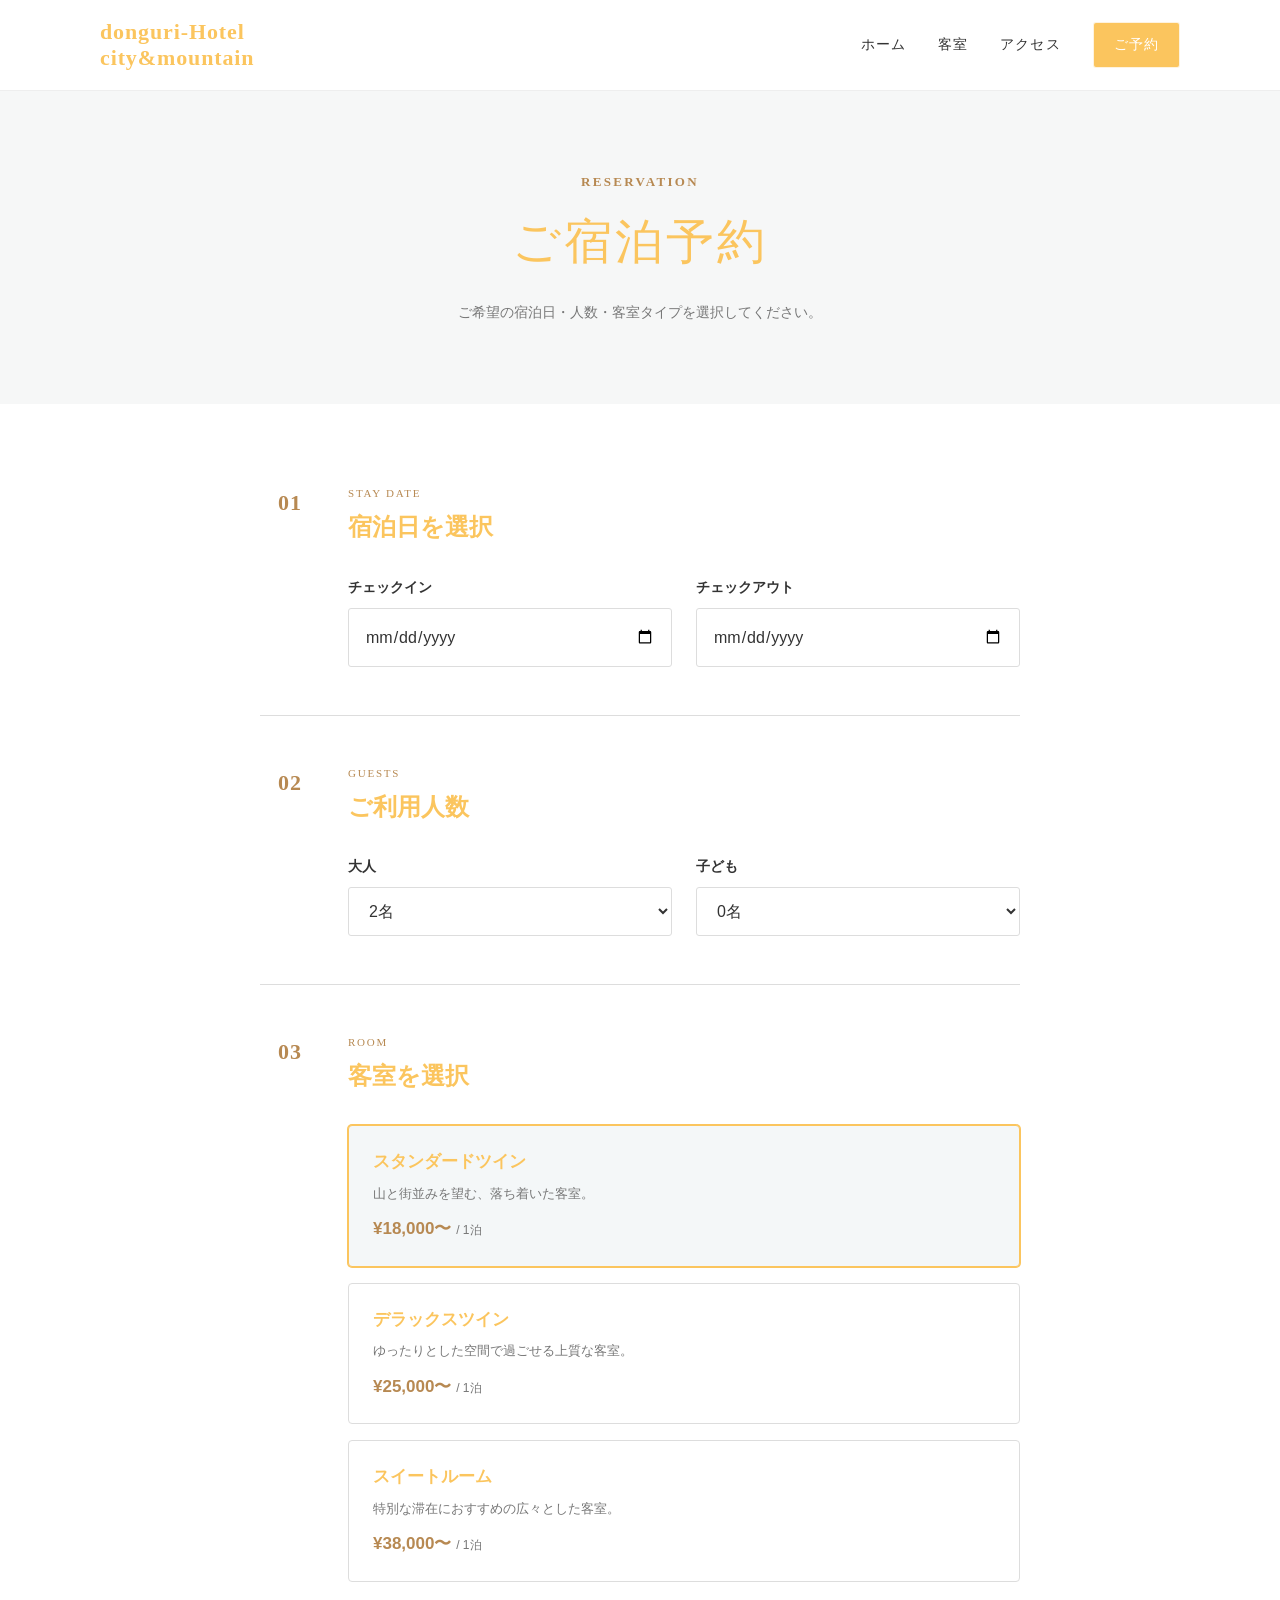
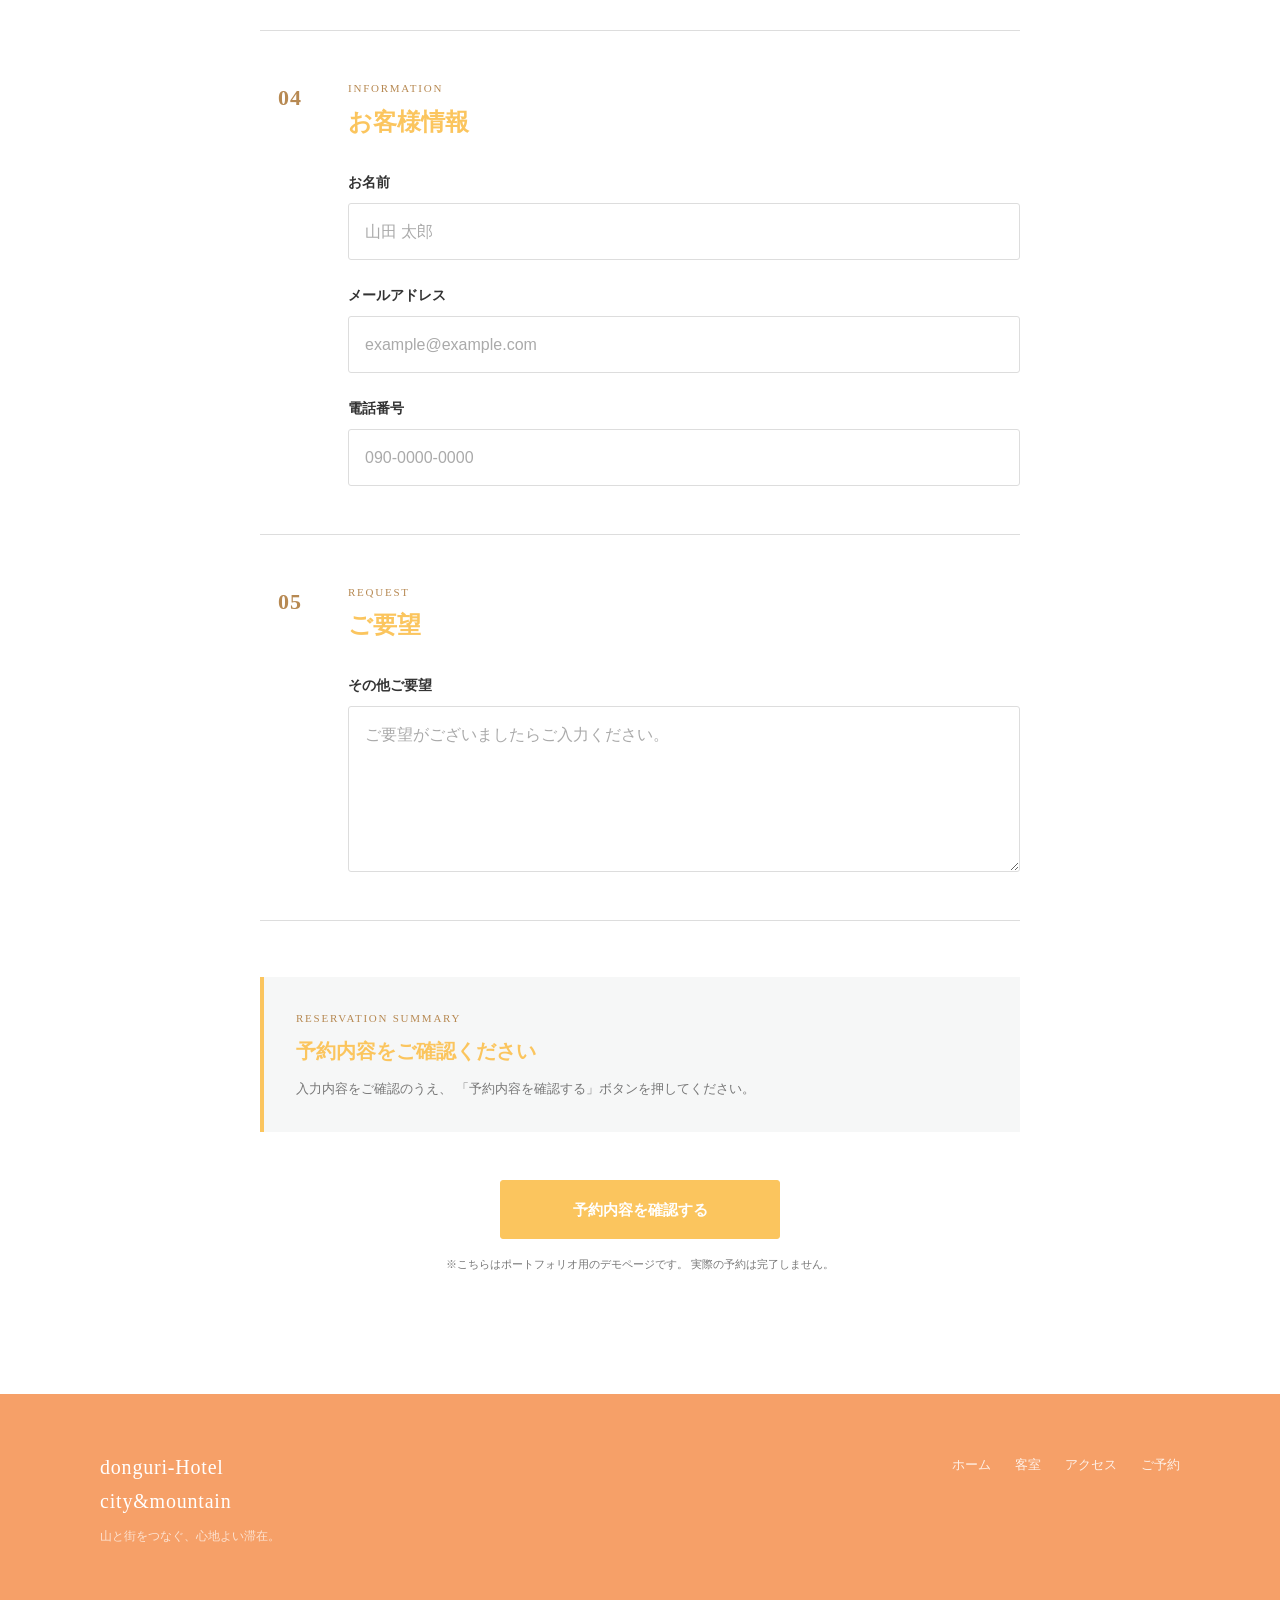
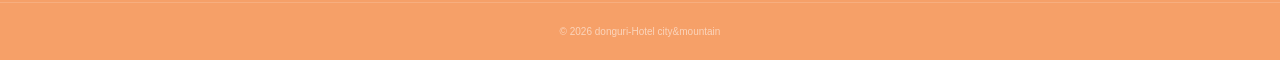
==== reservation.html @ 3d3ec501 "top画像、HERO一つ消す" ====
<!DOCTYPE html>
<html lang="ja">
<head>
  <meta charset="UTF-8">
  <meta name="viewport" content="width=device-width, initial-scale=1.0">

  <title>ご予約｜donguri-Hotel<br>
         city&mountain

  </title>

  <meta
    name="description"
    content="Mountain City Hotelの宿泊予約ページです。宿泊日、人数、客室タイプを選択して予約内容をご確認いただけます。"
  >

  <link rel="stylesheet" href="css/style.css">
  <link rel="stylesheet" href="css/reservation.css">
</head>

<body>


    <!-- headr -->
  <header class="header">
    <div class="header__inner">

      <a href="index.html" class="header__logo">
        donguri-Hotel<br>
        city&mountain
      </a>

      <nav class="header__nav" aria-label="メインナビゲーション">
        <ul class="header__list">
          <li class="header__item">
            <a href="index.html">ホーム</a>
          </li>

          <li class="header__item">
            <a href="rooms.html">客室</a>
          </li>

          <li class="header__item">
            <a href="index.html#access">アクセス</a>
          </li>

          <li class="header__item">
            <a href="reservation.html" class="header__reserve">
              ご予約
            </a>
          </li>
        </ul>
      </nav>

    </div>
  </header>


 <!-- main -->
  <main>

    <!-- Page Title -->
    <section class="reservation-hero">
      <div class="reservation-hero__inner">

        <p class="reservation-hero__label">
          RESERVATION
        </p>

        <h1 class="reservation-hero__title">
          ご宿泊予約
        </h1>

        <p class="reservation-hero__text">
          ご希望の宿泊日・人数・客室タイプを選択してください。
        </p>

      </div>
    </section>


           <!-- Reservation Form -->
    
    <section class="reservation">
      <div class="reservation__inner">

        <form class="reservation-form" action="#" method="post">

          <!-- Step -->
          <div class="reservation-step">

            <div class="reservation-step__number">
              01
            </div>

            <div class="reservation-step__content">

              <p class="reservation-step__label">
                STAY DATE
              </p>

              <h2 class="reservation-step__title">
                宿泊日を選択
              </h2>

              <div class="reservation-form__row">

                <div class="reservation-form__field">

                  <label
                    for="checkin"
                    class="reservation-form__label"
                  >
                    チェックイン
                  </label>

                  <input
                    type="date"
                    id="checkin"
                    name="checkin"
                    class="reservation-form__input"
                    required
                  >

                </div>


                <div class="reservation-form__field">

                  <label
                    for="checkout"
                    class="reservation-form__label"
                  >
                    チェックアウト
                  </label>

                  <input
                    type="date"
                    id="checkout"
                    name="checkout"
                    class="reservation-form__input"
                    required
                  >

                </div>

              </div>

            </div>

          </div>


          <!-- Guest -->
          <div class="reservation-step">

            <div class="reservation-step__number">
              02
            </div>

            <div class="reservation-step__content">

              <p class="reservation-step__label">
                GUESTS
              </p>

              <h2 class="reservation-step__title">
                ご利用人数
              </h2>

              <div class="reservation-form__row">

                <div class="reservation-form__field">

                  <label
                    for="adults"
                    class="reservation-form__label"
                  >
                    大人
                  </label>

                  <select
                    id="adults"
                    name="adults"
                    class="reservation-form__select"
                    required
                  >
                    <option value="1">1名</option>
                    <option value="2" selected>2名</option>
                    <option value="3">3名</option>
                    <option value="4">4名</option>
                    <option value="5">5名</option>
                    <option value="6">6名</option>
                  </select>

                </div>


                <div class="reservation-form__field">

                  <label
                    for="children"
                    class="reservation-form__label"
                  >
                    子ども
                  </label>

                  <select
                    id="children"
                    name="children"
                    class="reservation-form__select"
                  >
                    <option value="0" selected>0名</option>
                    <option value="1">1名</option>
                    <option value="2">2名</option>
                    <option value="3">3名</option>
                  </select>

                </div>

              </div>

            </div>

          </div>


          <!-- Room -->
          <div class="reservation-step">

            <div class="reservation-step__number">
              03
            </div>

            <div class="reservation-step__content">

              <p class="reservation-step__label">
                ROOM
              </p>

              <h2 class="reservation-step__title">
                客室を選択
              </h2>


              <div class="room-select">

                <!-- Room 01 -->
                <label class="room-select__item">

                  <input
                    type="radio"
                    name="room"
                    value="standard"
                    checked
                  >

                  <span class="room-select__body">

                    <span class="room-select__name">
                      スタンダードツイン
                    </span>

                    <span class="room-select__description">
                      山と街並みを望む、落ち着いた客室。
                    </span>

                    <span class="room-select__price">
                      ¥18,000〜
                      <small> / 1泊</small>
                    </span>

                  </span>

                </label>


                <!-- Room 02 -->
                <label class="room-select__item">

                  <input
                    type="radio"
                    name="room"
                    value="deluxe"
                  >

                  <span class="room-select__body">

                    <span class="room-select__name">
                      デラックスツイン
                    </span>

                    <span class="room-select__description">
                      ゆったりとした空間で過ごせる上質な客室。
                    </span>

                    <span class="room-select__price">
                      ¥25,000〜
                      <small> / 1泊</small>
                    </span>

                  </span>

                </label>


                <!-- Room 03 -->
                <label class="room-select__item">

                  <input
                    type="radio"
                    name="room"
                    value="suite"
                  >

                  <span class="room-select__body">

                    <span class="room-select__name">
                      スイートルーム
                    </span>

                    <span class="room-select__description">
                      特別な滞在におすすめの広々とした客室。
                    </span>

                    <span class="room-select__price">
                      ¥38,000〜
                      <small> / 1泊</small>
                    </span>

                  </span>

                </label>

              </div>

            </div>

          </div>


          <!-- Guest Information -->
          <div class="reservation-step">

            <div class="reservation-step__number">
              04
            </div>

            <div class="reservation-step__content">

              <p class="reservation-step__label">
                INFORMATION
              </p>

              <h2 class="reservation-step__title">
                お客様情報
              </h2>


              <div class="reservation-form__group">

                <div class="reservation-form__field">

                  <label
                    for="name"
                    class="reservation-form__label"
                  >
                    お名前
                  </label>

                  <input
                    type="text"
                    id="name"
                    name="name"
                    class="reservation-form__input"
                    placeholder="山田 太郎"
                    required
                  >

                </div>


                <div class="reservation-form__field">

                  <label
                    for="email"
                    class="reservation-form__label"
                  >
                    メールアドレス
                  </label>

                  <input
                    type="email"
                    id="email"
                    name="email"
                    class="reservation-form__input"
                    placeholder="example@example.com"
                    required
                  >

                </div>


                <div class="reservation-form__field">

                  <label
                    for="phone"
                    class="reservation-form__label"
                  >
                    電話番号
                  </label>

                  <input
                    type="tel"
                    id="phone"
                    name="phone"
                    class="reservation-form__input"
                    placeholder="090-0000-0000"
                    required
                  >

                </div>

              </div>

            </div>

          </div>


          <!-- Notes -->
          <div class="reservation-step">

            <div class="reservation-step__number">
              05
            </div>

            <div class="reservation-step__content">

              <p class="reservation-step__label">
                REQUEST
              </p>

              <h2 class="reservation-step__title">
                ご要望
              </h2>

              <div class="reservation-form__field">

                <label
                  for="request"
                  class="reservation-form__label"
                >
                  その他ご要望
                </label>

                <textarea
                  id="request"
                  name="request"
                  class="reservation-form__textarea"
                  rows="5"
                  placeholder="ご要望がございましたらご入力ください。"
                ></textarea>

              </div>

            </div>

          </div>


          <!-- Summary -->
          <div class="reservation-summary">

            <p class="reservation-summary__label">
              RESERVATION SUMMARY
            </p>

            <h2 class="reservation-summary__title">
              予約内容をご確認ください
            </h2>

            <p class="reservation-summary__text">
              入力内容をご確認のうえ、
              「予約内容を確認する」ボタンを押してください。
            </p>

          </div>


          <!-- Submit -->
          <div class="reservation-form__submit">

            <button
              type="submit"
              class="reservation-form__button"
            >
              予約内容を確認する
            </button>

            <p class="reservation-form__note">
              ※こちらはポートフォリオ用のデモページです。
              実際の予約は完了しません。
            </p>

          </div>

        </form>

      </div>
    </section>

  </main>


<!-- フッター -->
  <footer class="footer">

    <div class="footer__inner">

      <div class="footer__brand">
        <p class="footer__logo">
          donguri-Hotel<br>
        city&mountain
        </p>

        <p class="footer__text">
          山と街をつなぐ、心地よい滞在。
        </p>
      </div>


      <nav class="footer__nav">
        <ul class="footer__list">

          <li>
            <a href="index.html">
              ホーム
            </a>
          </li>

          <li>
            <a href="rooms.html">
              客室
            </a>
          </li>

          <li>
            <a href="index.html#access">
              アクセス
            </a>
          </li>

          <li>
            <a href="reservation.html">
              ご予約
            </a>
          </li>

        </ul>
      </nav>

    </div>


    <div class="footer__copyright">
      <p>
        &copy; 2026 donguri-Hotel city&mountain
      </p>
    </div>

  </footer>
  <script src="js/reservation.js"></script>


</body>
</html>
---- css/style.css ----
body {
    background-color: #FFECAE;

}



@media (max-width: 768px) {
  .header__menu {
    display: block;
  }
}

.header {
    background-color: #F6A068;
}




/* <Baseとなる> */
:root {
  --color-text: #333;
  --color-sub: #777;
  --color-white: #fff;
  --color-main: #607d75;
  --color-dark: #26332f;
  --color-light: #f4f5f2;
  --color-border: #ddd;
  --content-width: 1200px;
}

* {
  box-sizing: border-box;
}

html {
  scroll-behavior: smooth;
}

body {
  margin: 0;
  color: var(--color-text);
  background-color: var(--color-white);
  font-family:
    "Noto Sans JP",
    "Helvetica Neue",
    Arial,
    sans-serif;
  line-height: 1.8;
}

img {
  display: block;
  width: 100%;
  height: auto;
}

a {
  color: inherit;
  text-decoration: none;
}

button {
  font: inherit;
}

ul {
  margin: 0;
  padding: 0;
  list-style: none;
}


/* ヘッダー */

.header {
  position: absolute;
  z-index: 100;
  top: 0;
  left: 0;
  width: 100%;
  color: var(--color-white);
}

.header__inner {
  display: flex;
  align-items: center;
  justify-content: space-between;
  width: min(92%, var(--content-width));
  height: 90px;
  margin: 0 auto;
}

.header__logo {
  font-size: 16px;
  font-weight: 700;
  line-height: 1.2;
  letter-spacing: 0.12em;
}

.header__list {
  display: flex;
  align-items: center;
  gap: 32px;
}

.header__list a {
  font-size: 13px;
  font-weight: 500;
  letter-spacing: 0.08em;
  transition: opacity 0.3s ease;
}

.header__list a:hover {
  opacity: 0.65;
}

.header__reserve {
  display: inline-block;
  padding: 10px 22px;
  border: 1px solid rgba(255, 255, 255, 0.8);
}

.header__menu {
  display: none;
  width: 42px;
  height: 42px;
  padding: 8px;
  border: 0;
  background: transparent;
  cursor: pointer;
}

.header__menu span {
  display: block;
  width: 100%;
  height: 1px;
  margin: 6px 0;
  background-color: var(--color-white);
}


/* ヒーロー　HERO */

.hero {
  position: relative;
  min-height: 720px;
  overflow: hidden;
  color: var(--color-white);
  background-color: #555;
}

.hero__image {
  position: absolute;
  inset: 0;
}

.hero__image::after {
  position: absolute;
  inset: 0;
  content: "";
  background:
    linear-gradient(
      90deg,
      rgba(0, 0, 0, 0.45),
      rgba(0, 0, 0, 0.05)
    );
}

.hero__image img {
  width: 100%;
  height: 100%;
  object-fit: cover;
}

.hero__content {
  position: relative;
  z-index: 1;
  display: flex;
  flex-direction: column;
  justify-content: center;
  width: min(92%, var(--content-width));
  min-height: 720px;
  margin: 0 auto;
  padding-top: 80px;
}

.hero__catch {
  margin: 0;
  font-size: clamp(38px, 5vw, 68px);
  font-weight: 500;
  line-height: 1.35;
  letter-spacing: 0.08em;
}

.hero__text {
  margin: 24px 0 36px;
  font-size: 15px;
  letter-spacing: 0.12em;
}

.hero__buttons {
  display: flex;
  gap: 12px;
}



/* Common Section */


.section {
  width: min(92%, var(--content-width));
  margin: 0 auto;
  padding: 120px 0;
}

.section__heading {
  margin-bottom: 50px;
}

.section__en {
  margin: 0 0 4px;
  color: var(--color-main);
  font-size: 13px;
  font-weight: 700;
  letter-spacing: 0.2em;
}

.section__title {
  margin: 0;
  font-size: clamp(28px, 3vw, 42px);
  font-weight: 500;
  line-height: 1.4;
  letter-spacing: 0.06em;
}

.section__description {
  margin-top: 20px;
  color: var(--color-sub);
  font-size: 14px;
}



   /* Button */


.button {
  display: inline-flex;
  align-items: center;
  justify-content: center;
  min-width: 190px;
  min-height: 52px;
  padding: 12px 24px;
  border: 1px solid transparent;
  font-size: 13px;
  font-weight: 600;
  letter-spacing: 0.1em

}
---- css/reservation.css ----
@charset "UTF-8";


   /* Reset */


*,
*::before,
*::after {
  box-sizing: border-box;
}

html {
  scroll-behavior: smooth;
}

body {
  margin: 0;
  color: #333;
  background-color: #fff;
  font-family:
    -apple-system,
    BlinkMacSystemFont,
    "Helvetica Neue",
    "Hiragino Kaku Gothic ProN",
    "Hiragino Sans",
    "Yu Gothic",
    YuGothic,
    Meiryo,
    sans-serif;
  line-height: 1.7;
}

img {
  max-width: 100%;
  height: auto;
  vertical-align: bottom;
}

a {
  color: inherit;
  text-decoration: none;
}

button,
input,
select,
textarea {
  font: inherit;
}

button {
  cursor: pointer;
}


  /* Common */


:root {
  /* --color-main: #23495f; */
  --color-main: #FBC55E;
  /* --color-main-dark: #183746; */
  --color-main-dark: #F6A068;
  --color-accent: #b78952;
  --color-text: #333;
  --color-text-light: #777;
  --color-border: #ddd;
  --color-bg: #f6f7f7;
  --color-white: #fff;

  --content-width: 1080px;
  --content-width-small: 760px;
}

.header__inner,
.footer__inner,
.reservation-hero__inner,
.reservation__inner {
  width: min(92%, var(--content-width));
  margin: 0 auto;
}



 /* Header */


.header {
  position: relative;
  z-index: 10;
  background-color: var(--color-white);
  border-bottom: 1px solid #eee;
}

.header__inner {
  display: flex;
  align-items: center;
  justify-content: space-between;
  min-height: 80px;
}

.header__logo {
  color: var(--color-main);
  font-family: Georgia, "Times New Roman", serif;
  font-size: 22px;
  font-weight: 600;
  letter-spacing: 0.04em;
}

.header__list {
  display: flex;
  align-items: center;
  gap: 32px;
  margin: 0;
  padding: 0;
  list-style: none;
}

.header__item a {
  display: block;
  color: var(--color-text);
  font-size: 14px;
  transition: opacity 0.3s ease;
}

.header__item a:hover {
  opacity: 0.6;
}

.header__reserve {
  padding: 10px 20px;
  color: var(--color-white) !important;
  background-color: var(--color-main);
  border-radius: 3px;
}

.header__reserve:hover {
  background-color: var(--color-main-dark);
  opacity: 1 !important;
}


   /* Reservation Hero */


.reservation-hero {
  padding: 80px 0;
  background-color: var(--color-bg);
  text-align: center;
}

.reservation-hero__label {
  margin: 0 0 8px;
  color: var(--color-accent);
  font-family: Georgia, "Times New Roman", serif;
  font-size: 13px;
  font-weight: 600;
  letter-spacing: 0.18em;
}

.reservation-hero__title {
  margin: 0;
  color: var(--color-main);
  font-family: Georgia, "Times New Roman", serif;
  font-size: clamp(32px, 5vw, 48px);
  font-weight: 500;
  letter-spacing: 0.06em;
}

.reservation-hero__text {
  margin: 18px 0 0;
  color: var(--color-text-light);
  font-size: 14px;
}


/*  */
   /* Reservation */


.reservation {
  padding: 80px 0 120px;
}

.reservation__inner {
  max-width: var(--content-width-small);
}


  /* Reservation Form */
.reservation-form {
  width: 100%;
}

.reservation-form__row {
  display: grid;
  grid-template-columns: repeat(2, 1fr);
  gap: 24px;
}

.reservation-form__group {
  display: grid;
  gap: 24px;
}

.reservation-form__field {
  display: flex;
  flex-direction: column;
  gap: 8px;
}

.reservation-form__label {
  color: var(--color-text);
  font-size: 14px;
  font-weight: 600;
}

.reservation-form__input,
.reservation-form__select,
.reservation-form__textarea {
  width: 100%;
  padding: 14px 16px;
  color: var(--color-text);
  background-color: var(--color-white);
  border: 1px solid var(--color-border);
  border-radius: 3px;
  outline: none;
  transition:
    border-color 0.3s ease,
    box-shadow 0.3s ease;
}

.reservation-form__input:focus,
.reservation-form__select:focus,
.reservation-form__textarea:focus {
  border-color: var(--color-main);
  box-shadow: 0 0 0 3px rgba(35, 73, 95, 0.08);
}

.reservation-form__textarea {
  resize: vertical;
  min-height: 140px;
}

.reservation-form__input::placeholder,
.reservation-form__textarea::placeholder {
  color: #aaa;
}


  /* Reservation Step */


.reservation-step {
  display: grid;
  grid-template-columns: 60px 1fr;
  gap: 28px;
  padding: 48px 0;
  border-bottom: 1px solid var(--color-border);
}

.reservation-step:first-child {
  padding-top: 0;
}

.reservation-step__number {
  display: flex;
  align-items: flex-start;
  justify-content: center;
  color: var(--color-accent);
  font-family: Georgia, "Times New Roman", serif;
  font-size: 22px;
  font-weight: 600;
  letter-spacing: 0.05em;
}

.reservation-step__label {
  margin: 0 0 4px;
  color: var(--color-accent);
  font-family: Georgia, "Times New Roman", serif;
  font-size: 11px;
  letter-spacing: 0.16em;
}

.reservation-step__title {
  margin: 0 0 28px;
  color: var(--color-main);
  font-size: 24px;
  font-weight: 600;
}


  /* Room Select */

.room-select {
  display: grid;
  gap: 16px;
}

.room-select__item {
  position: relative;
  display: block;
  cursor: pointer;
}

.room-select__item input {
  position: absolute;
  width: 1px;
  height: 1px;
  opacity: 0;
}

.room-select__body {
  display: block;
  padding: 22px 24px;
  background-color: var(--color-white);
  border: 1px solid var(--color-border);
  border-radius: 4px;
  transition:
    border-color 0.3s ease,
    background-color 0.3s ease,
    box-shadow 0.3s ease;
}

.room-select__item:hover .room-select__body {
  border-color: var(--color-main);
}

.room-select__item input:checked + .room-select__body {
  background-color: #f4f7f8;
  border-color: var(--color-main);
  box-shadow: 0 0 0 1px var(--color-main);
}

.room-select__name {
  display: block;
  margin-bottom: 6px;
  color: var(--color-main);
  font-size: 17px;
  font-weight: 600;
}

.room-select__description {
  display: block;
  margin-bottom: 10px;
  color: var(--color-text-light);
  font-size: 13px;
}

.room-select__price {
  display: block;
  color: var(--color-accent);
  font-size: 17px;
  font-weight: 600;
}

.room-select__price small {
  color: var(--color-text-light);
  font-size: 12px;
  font-weight: 400;
}


      /* Reservation Summary */


.reservation-summary {
  margin-top: 56px;
  padding: 32px;
  background-color: var(--color-bg);
  border-left: 4px solid var(--color-main);
}

.reservation-summary__label {
  margin: 0 0 6px;
  color: var(--color-accent);
  font-family: Georgia, "Times New Roman", serif;
  font-size: 11px;
  letter-spacing: 0.16em;
}

.reservation-summary__title {
  margin: 0 0 10px;
  color: var(--color-main);
  font-size: 20px;
}

.reservation-summary__text {
  margin: 0;
  color: var(--color-text-light);
  font-size: 13px;
}



   /* Submit */


.reservation-form__submit {
  padding-top: 48px;
  text-align: center;
}

.reservation-form__button {
  display: inline-flex;
  align-items: center;
  justify-content: center;
  min-width: 280px;
  padding: 16px 32px;
  color: var(--color-white);
  background-color: var(--color-main);
  border: 1px solid var(--color-main);
  border-radius: 3px;
  font-size: 15px;
  font-weight: 600;
  transition:
    background-color 0.3s ease,
    transform 0.2s ease;
}

.reservation-form__button:hover {
  background-color: var(--color-main-dark);
  transform: translateY(-2px);
}

.reservation-form__note {
  margin: 16px 0 0;
  color: var(--color-text-light);
  font-size: 11px;
}

   /* Footer */


.footer {
  color: #fff;
  background-color: var(--color-main-dark);
}

.footer__inner {
  display: flex;
  justify-content: space-between;
  gap: 40px;
  padding-top: 56px;
  padding-bottom: 56px;
}

.footer__logo {
  margin: 0 0 8px;
  font-family: Georgia, "Times New Roman", serif;
  font-size: 20px;
  letter-spacing: 0.04em;
}

.footer__text {
  margin: 0;
  color: rgba(255, 255, 255, 0.7);
  font-size: 12px;
}

.footer__list {
  display: flex;
  flex-wrap: wrap;
  gap: 24px;
  margin: 0;
  padding: 0;
  list-style: none;
}

.footer__list a {
  color: rgba(255, 255, 255, 0.85);
  font-size: 13px;
  transition: opacity 0.3s ease;
}

.footer__list a:hover {
  opacity: 0.6;
}

.footer__copyright {
  padding: 20px;
  text-align: center;
  border-top: 1px solid rgba(255, 255, 255, 0.15);
}

.footer__copyright p {
  margin: 0;
  color: rgba(255, 255, 255, 0.55);
  font-size: 10px;
}



   /* Responsive
   Tablet タブレット */


@media screen and (max-width: 768px) {

  .header__inner {
    min-height: 70px;
  }

  .header__list {
    gap: 16px;
  }

  .header__item:not(:last-child) {
    display: none;
  }

  .header__logo {
    font-size: 18px;
  }

  .reservation-hero {
    padding: 60px 0;
  }

  .reservation {
    padding: 60px 0 80px;
  }

  .reservation-step {
    grid-template-columns: 45px 1fr;
    gap: 18px;
    padding: 40px 0;
  }

  .reservation-step__title {
    font-size: 21px;
  }

  .reservation-form__row {
    grid-template-columns: 1fr;
    gap: 20px;
  }

  .reservation-summary {
    padding: 24px;
  }

  .footer__inner {
    flex-direction: column;
  }

}


   /* Responsive */
   /* Mobile　　スマホ */


@media screen and (max-width: 480px) {

  .header__inner,
  .footer__inner,
  .reservation-hero__inner,
  .reservation__inner {
    width: 90%;
  }

  .header__inner {
    min-height: 64px;
  }

  .header__reserve {
    padding: 8px 14px;
    font-size: 12px !important;
  }

  .reservation-hero {
    padding: 48px 0;
  }

  .reservation-hero__title {
    font-size: 34px;
  }

  .reservation-hero__text {
    font-size: 13px;
  }

  .reservation {
    padding: 48px 0 64px;
  }

  .reservation-step {
    grid-template-columns: 1fr;
    gap: 8px;
    padding: 36px 0;
  }

  .reservation-step__number {
    justify-content: flex-start;
    font-size: 18px;
  }

  .reservation-step__title {
    margin-bottom: 22px;
    font-size: 20px;
  }

  .room-select__body {
    padding: 18px;
  }

  .room-select__name {
    font-size: 16px;
  }

  .reservation-summary {
    margin-top: 40px;
    padding: 20px;
  }

  .reservation-form__button {
    width: 100%;
    min-width: 0;
  }

  .footer__inner {
    padding-top: 40px;
    padding-bottom: 40px;
  }

  .footer__list {
    display: grid;
    grid-template-columns: repeat(2, 1fr);
    gap: 12px;
  }

}
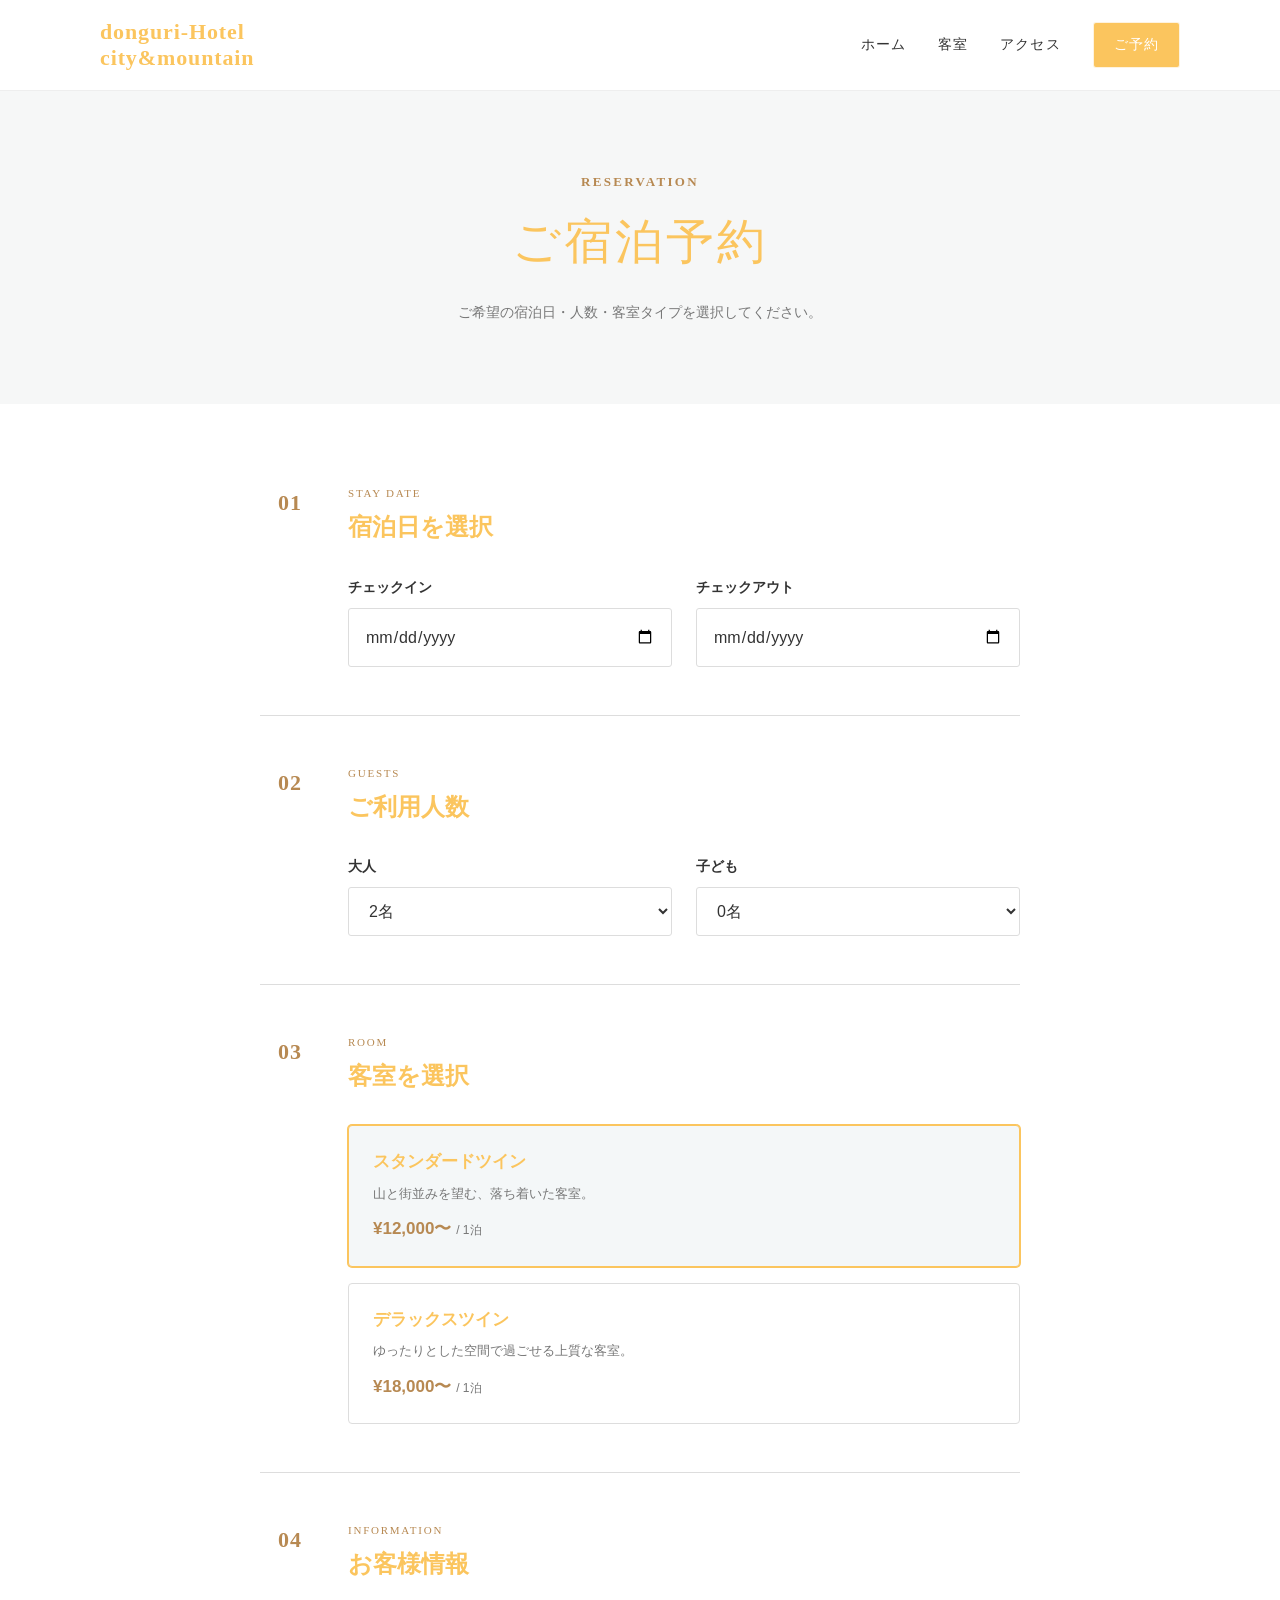
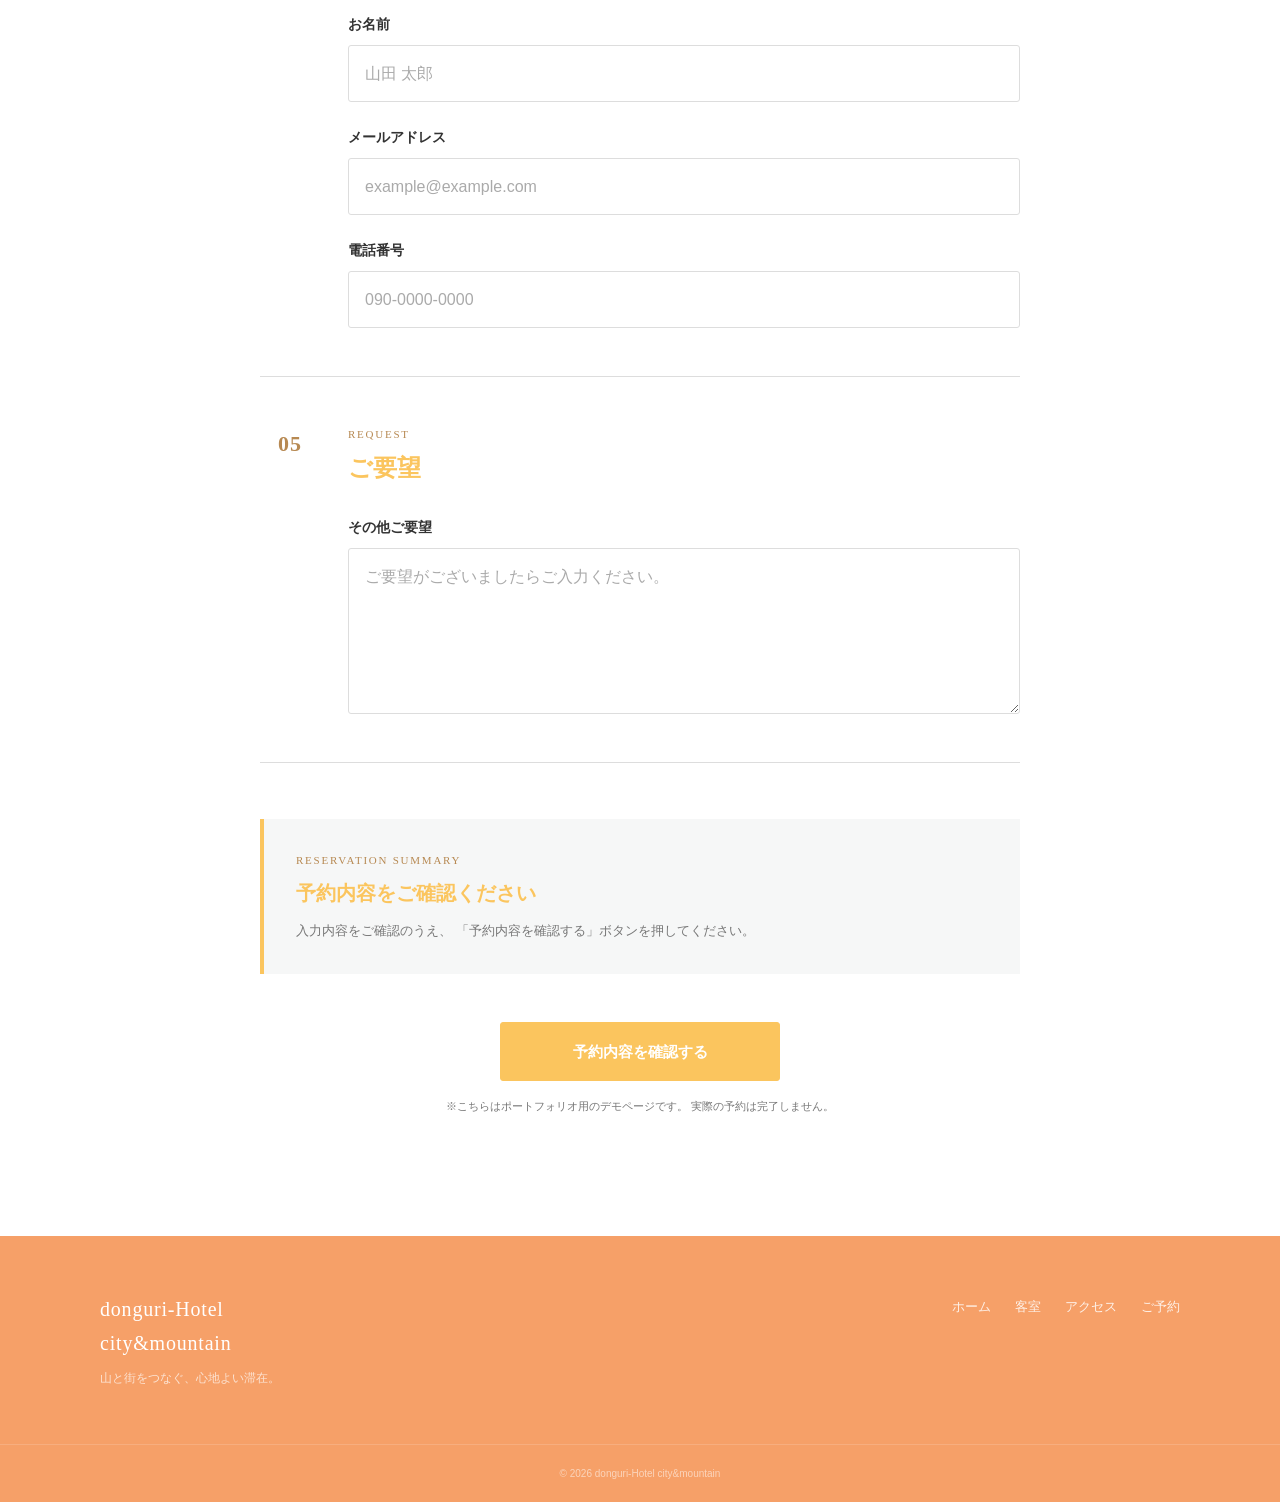
==== commit c2678601: "スイートルームはコメントアウトして、ツインとデラックスだけ残す。" ====
--- a/reservation.html
+++ b/reservation.html
@@ -266,7 +266,7 @@
                     </span>
 
                     <span class="room-select__price">
-                      ¥18,000〜
+                      ¥12,000〜
                       <small> / 1泊</small>
                     </span>
 
@@ -295,7 +295,7 @@
                     </span>
 
                     <span class="room-select__price">
-                      ¥25,000〜
+                      ¥18,000〜
                       <small> / 1泊</small>
                     </span>
 
@@ -305,7 +305,7 @@
 
 
                 <!-- Room 03 -->
-                <label class="room-select__item">
+                <!-- <label class="room-select__item">
 
                   <input
                     type="radio"
@@ -330,7 +330,7 @@
 
                   </span>
 
-                </label>
+                </label> -->
 
               </div>
 
